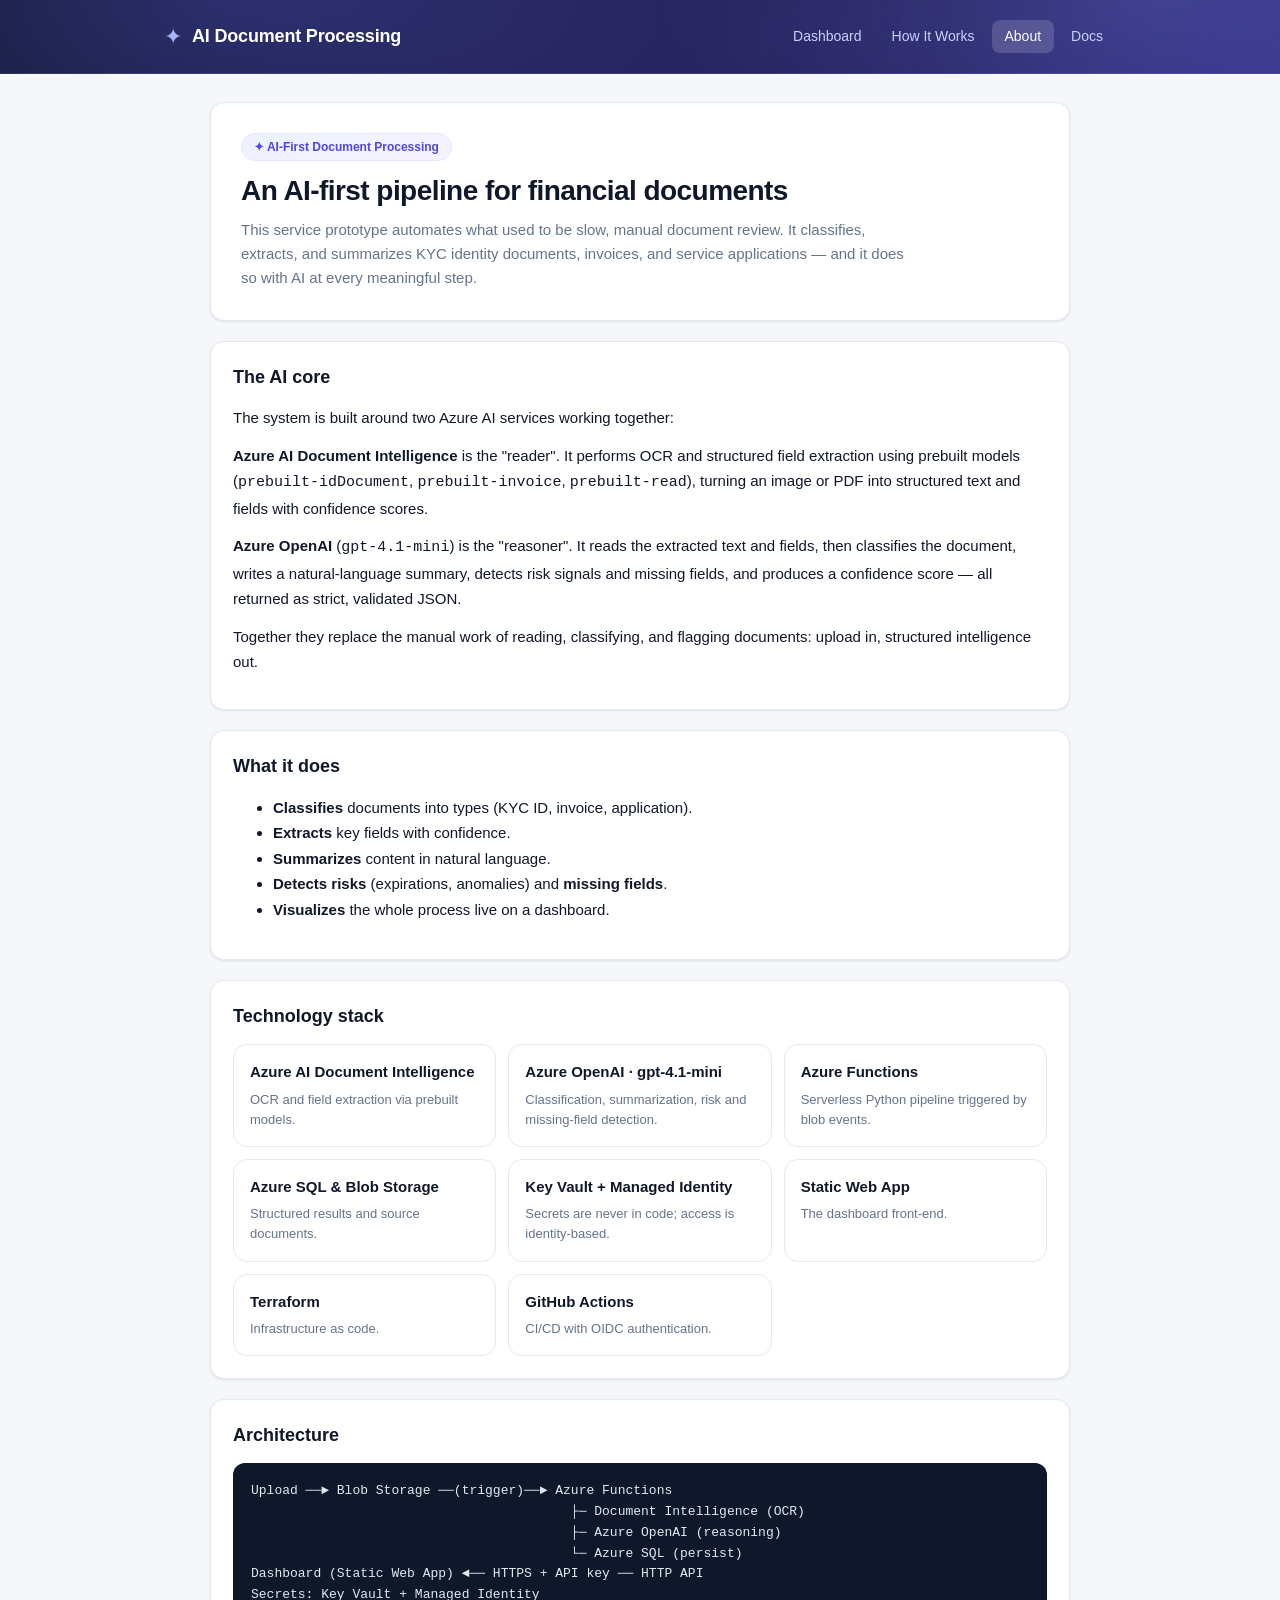
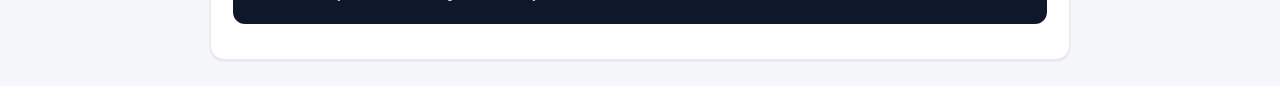
==== web/about.html @ 2572b3f4 "Add About, How It Works, Project Docs pages + navigation (AI-emphasized)" ====
<!DOCTYPE html>
<html lang="en">
<head>
  <meta charset="UTF-8" />
  <meta name="viewport" content="width=device-width, initial-scale=1.0" />
  <title>About — AI Document Processing</title>
  <link rel="stylesheet" href="styles.css" />
</head>
<body>
  <header class="topbar">
    <div class="topbar-inner">
      <a class="brand" href="index.html">
        <span class="brand-mark">✦</span>
        <span class="brand-text">AI Document Processing</span>
      </a>
      <nav class="nav">
        <a href="index.html" class="nav-link">Dashboard</a>
        <a href="how-it-works.html" class="nav-link">How It Works</a>
        <a href="about.html" class="nav-link active">About</a>
        <a href="docs.html" class="nav-link">Docs</a>
      </nav>
    </div>
  </header>

  <main class="page">
    <section class="page-hero">
      <span class="ai-tag">✦ AI-First Document Processing</span>
      <h1>An AI-first pipeline for financial documents</h1>
      <p>This service prototype automates what used to be slow, manual document review. It classifies, extracts, and summarizes KYC identity documents, invoices, and service applications — and it does so with AI at every meaningful step.</p>
    </section>

    <section class="card">
      <h2 class="section-title">The AI core</h2>
      <div class="prose">
        <p>The system is built around two Azure AI services working together:</p>
        <p><strong>Azure AI Document Intelligence</strong> is the "reader". It performs OCR and structured field extraction using prebuilt models (<code>prebuilt-idDocument</code>, <code>prebuilt-invoice</code>, <code>prebuilt-read</code>), turning an image or PDF into structured text and fields with confidence scores.</p>
        <p><strong>Azure OpenAI</strong> (<code>gpt-4.1-mini</code>) is the "reasoner". It reads the extracted text and fields, then classifies the document, writes a natural-language summary, detects risk signals and missing fields, and produces a confidence score — all returned as strict, validated JSON.</p>
        <p>Together they replace the manual work of reading, classifying, and flagging documents: upload in, structured intelligence out.</p>
      </div>
    </section>

    <section class="card">
      <h2 class="section-title">What it does</h2>
      <div class="prose">
        <ul>
          <li><strong>Classifies</strong> documents into types (KYC ID, invoice, application).</li>
          <li><strong>Extracts</strong> key fields with confidence.</li>
          <li><strong>Summarizes</strong> content in natural language.</li>
          <li><strong>Detects risks</strong> (expirations, anomalies) and <strong>missing fields</strong>.</li>
          <li><strong>Visualizes</strong> the whole process live on a dashboard.</li>
        </ul>
      </div>
    </section>

    <section class="card">
      <h2 class="section-title">Technology stack</h2>
      <div class="tech-grid">
        <div class="tech-card">
          <h4>Azure AI Document Intelligence</h4>
          <p>OCR and field extraction via prebuilt models.</p>
        </div>
        <div class="tech-card">
          <h4>Azure OpenAI · gpt-4.1-mini</h4>
          <p>Classification, summarization, risk and missing-field detection.</p>
        </div>
        <div class="tech-card">
          <h4>Azure Functions</h4>
          <p>Serverless Python pipeline triggered by blob events.</p>
        </div>
        <div class="tech-card">
          <h4>Azure SQL &amp; Blob Storage</h4>
          <p>Structured results and source documents.</p>
        </div>
        <div class="tech-card">
          <h4>Key Vault + Managed Identity</h4>
          <p>Secrets are never in code; access is identity-based.</p>
        </div>
        <div class="tech-card">
          <h4>Static Web App</h4>
          <p>The dashboard front-end.</p>
        </div>
        <div class="tech-card">
          <h4>Terraform</h4>
          <p>Infrastructure as code.</p>
        </div>
        <div class="tech-card">
          <h4>GitHub Actions</h4>
          <p>CI/CD with OIDC authentication.</p>
        </div>
      </div>
    </section>

    <section class="card">
      <h2 class="section-title">Architecture</h2>
      <div class="prose">
        <pre style="background:#0f172a;color:#e2e8f0;padding:18px;border-radius:12px;font-size:13px;line-height:1.6;overflow-x:auto;font-family:ui-monospace,Menlo,Consolas,monospace;">
Upload ──► Blob Storage ──(trigger)──► Azure Functions
                                         ├─ Document Intelligence (OCR)
                                         ├─ Azure OpenAI (reasoning)
                                         └─ Azure SQL (persist)
Dashboard (Static Web App) ◄── HTTPS + API key ── HTTP API
Secrets: Key Vault + Managed Identity</pre>
      </div>
    </section>
  </main>
</body>
</html>
---- web/styles.css ----
:root {
  --bg: #f6f7fb;
  --surface: #ffffff;
  --border: #e6e9f0;
  --text: #0f172a;
  --muted: #64748b;
  --primary: #4f46e5;
  --primary-hover: #4338ca;
  --primary-soft: #eef2ff;
  --green: #059669;
  --green-bg: #d1fae5;
  --red: #dc2626;
  --red-bg: #fee2e2;
  --amber: #d97706;
  --amber-bg: #fef3c7;
  --blue: #2563eb;
  --blue-bg: #dbeafe;
  --gray-bg: #e8eaf0;
  --gray: #475569;
  --radius: 14px;
  --shadow-sm: 0 1px 2px rgba(15, 23, 42, 0.04), 0 1px 3px rgba(15, 23, 42, 0.06);
  --shadow-md: 0 4px 12px -2px rgba(15, 23, 42, 0.08), 0 2px 6px -2px rgba(15, 23, 42, 0.05);
}

* {
  box-sizing: border-box;
}

body {
  margin: 0;
  font-family: -apple-system, BlinkMacSystemFont, "Segoe UI", Roboto, "Inter", Helvetica, Arial, sans-serif;
  background: var(--bg);
  color: var(--text);
  line-height: 1.5;
  -webkit-font-smoothing: antialiased;
}

/* --- Header --- */
.topbar {
  background:
    radial-gradient(1200px 500px at 20% -20%, rgba(99, 102, 241, 0.35), transparent 60%),
    radial-gradient(900px 400px at 90% -10%, rgba(129, 140, 248, 0.25), transparent 55%),
    linear-gradient(135deg, #0b1120 0%, #1e1b4b 55%, #312e81 100%);
  color: #fff;
  border-bottom: 1px solid rgba(255, 255, 255, 0.08);
}

.topbar-inner {
  max-width: 1000px;
  margin: 0 auto;
  padding: 20px 24px;
  display: flex;
  align-items: center;
  justify-content: space-between;
  gap: 16px;
  flex-wrap: wrap;
}

.brand {
  display: flex;
  align-items: center;
  gap: 10px;
}

.brand-mark {
  font-size: 22px;
  color: #a5b4fc;
  animation: twinkle 3s ease-in-out infinite;
}

.brand-text {
  font-size: 18px;
  font-weight: 700;
  letter-spacing: -0.01em;
}

.subtitle {
  color: #a5b4fc;
  font-size: 13px;
}

/* --- Layout --- */
.container {
  max-width: 1000px;
  margin: 28px auto;
  padding: 0 20px;
  display: flex;
  flex-direction: column;
  gap: 20px;
}

.card {
  background: var(--surface);
  border: 1px solid var(--border);
  border-radius: var(--radius);
  padding: 22px;
  box-shadow: var(--shadow-sm);
}

.card-heading {
  display: flex;
  justify-content: space-between;
  align-items: flex-start;
  margin-bottom: 16px;
  gap: 12px;
}

.card-heading h2 {
  margin: 0;
  font-size: 16px;
  font-weight: 700;
}

.card-sub {
  margin: 3px 0 0;
  font-size: 13px;
  color: var(--muted);
}

.card-tag {
  font-size: 11px;
  color: var(--muted);
  background: var(--gray-bg);
  padding: 3px 10px;
  border-radius: 999px;
  white-space: nowrap;
}

h3 {
  margin: 18px 0 8px;
  font-size: 11px;
  color: var(--muted);
  text-transform: uppercase;
  letter-spacing: 0.06em;
  font-weight: 600;
}

/* --- Stats --- */
.stats {
  display: grid;
  grid-template-columns: repeat(4, 1fr);
  gap: 14px;
}

.stat {
  background: var(--surface);
  border: 1px solid var(--border);
  border-radius: var(--radius);
  padding: 16px;
  display: flex;
  align-items: center;
  gap: 12px;
  box-shadow: var(--shadow-sm);
}

.stat-icon {
  width: 40px;
  height: 40px;
  border-radius: 10px;
  display: flex;
  align-items: center;
  justify-content: center;
  font-size: 18px;
  background: var(--primary-soft);
  flex-shrink: 0;
}

.stat-icon.stat-ok { background: var(--green-bg); }
.stat-icon.stat-err { background: var(--red-bg); }
.stat-icon.stat-rate { background: var(--blue-bg); }

.stat-body {
  display: flex;
  flex-direction: column;
}

.stat-value {
  font-size: 22px;
  font-weight: 700;
  line-height: 1.2;
}

.stat-label {
  font-size: 12px;
  color: var(--muted);
}

/* --- Dropzone --- */
.dropzone {
  border: 2px dashed #c7cde1;
  border-radius: var(--radius);
  padding: 30px 16px;
  text-align: center;
  cursor: pointer;
  transition: border-color 0.18s, background 0.18s, box-shadow 0.18s;
  outline: none;
}

.dropzone:hover,
.dropzone:focus {
  border-color: var(--primary);
  background: var(--primary-soft);
}

.dropzone.dragover {
  border-color: var(--primary);
  background: var(--primary-soft);
  box-shadow: inset 0 0 0 1px var(--primary);
}

.dropzone-icon {
  font-size: 28px;
  color: var(--primary);
}

.dropzone-text {
  margin: 10px 0 0;
  font-size: 15px;
  font-weight: 500;
}

.browse {
  color: var(--primary);
  text-decoration: underline;
  text-underline-offset: 2px;
}

.dropzone-hint {
  margin: 5px 0 0;
  font-size: 12px;
  color: var(--muted);
}

.upload-controls {
  display: flex;
  gap: 12px;
  align-items: center;
  margin-top: 14px;
  flex-wrap: wrap;
}

.selected-file {
  flex: 1 1 200px;
  font-size: 13px;
  color: var(--muted);
  overflow: hidden;
  text-overflow: ellipsis;
  white-space: nowrap;
}

select,
button {
  padding: 9px 14px;
  border: 1px solid var(--border);
  border-radius: 8px;
  font-size: 14px;
  font-family: inherit;
  background: var(--surface);
  color: var(--text);
}

button {
  background: var(--primary);
  color: #fff;
  border: none;
  cursor: pointer;
  font-weight: 600;
  transition: background 0.15s, transform 0.05s;
}

button:hover {
  background: var(--primary-hover);
}

button:active {
  transform: translateY(1px);
}

button:disabled {
  background: var(--gray-bg);
  color: var(--gray);
  cursor: not-allowed;
}

button.link {
  background: none;
  color: var(--primary);
  padding: 0;
  text-decoration: underline;
  text-underline-offset: 2px;
  font-weight: 500;
}

button.icon-btn {
  background: none;
  color: var(--muted);
  border: 1px solid var(--border);
  padding: 5px 11px;
  font-size: 16px;
  line-height: 1;
}

button.icon-btn:hover {
  background: var(--gray-bg);
  color: var(--text);
}

.status {
  margin-top: 12px;
  font-size: 13px;
  color: var(--muted);
}

/* --- Filter tabs --- */
.filter-tabs {
  display: flex;
  gap: 6px;
  flex-wrap: wrap;
  margin-bottom: 16px;
}

.filter-tab {
  background: var(--surface);
  color: var(--muted);
  border: 1px solid var(--border);
  border-radius: 999px;
  padding: 5px 13px;
  font-size: 13px;
  font-weight: 500;
}

.filter-tab:hover {
  border-color: var(--primary);
  color: var(--primary);
}

.filter-tab.active {
  background: var(--primary);
  color: #fff;
  border-color: var(--primary);
}

.count {
  display: inline-block;
  background: rgba(15, 23, 42, 0.07);
  border-radius: 999px;
  padding: 0 7px;
  font-size: 11px;
  margin-left: 3px;
}

.filter-tab.active .count {
  background: rgba(255, 255, 255, 0.25);
}

/* --- Table --- */
.doc-table {
  width: 100%;
  border-collapse: collapse;
  font-size: 14px;
}

.doc-table th,
.doc-table td {
  text-align: left;
  padding: 10px;
  border-bottom: 1px solid var(--border);
  vertical-align: top;
}

.doc-table th {
  color: var(--muted);
  font-weight: 600;
  font-size: 11px;
  text-transform: uppercase;
  letter-spacing: 0.04em;
}

.doc-table tbody tr:hover {
  background: #fafbfe;
}

.empty {
  color: var(--muted);
  text-align: center;
  padding: 26px 0;
}

/* --- Badges --- */
.badge {
  display: inline-block;
  padding: 3px 9px;
  border-radius: 999px;
  font-size: 12px;
  font-weight: 600;
  white-space: nowrap;
}

.badge-gray { background: var(--gray-bg); color: var(--gray); }
.badge-blue { background: var(--blue-bg); color: var(--blue); }
.badge-green { background: var(--green-bg); color: var(--green); }
.badge-red { background: var(--red-bg); color: var(--red); }

/* --- AI Pipeline stepper --- */
.pipeline {
  display: flex;
  align-items: flex-start;
  gap: 2px;
  padding: 4px 0;
}

.pipe-step {
  display: flex;
  flex-direction: column;
  align-items: center;
  gap: 5px;
  min-width: 48px;
}

.pipe-dot {
  width: 26px;
  height: 26px;
  border-radius: 50%;
  display: flex;
  align-items: center;
  justify-content: center;
  font-size: 12px;
  background: var(--gray-bg);
  color: var(--muted);
  transition: all 0.3s;
}

.pipe-label {
  font-size: 10px;
  color: var(--muted);
  text-transform: uppercase;
  letter-spacing: 0.04em;
  font-weight: 600;
  white-space: nowrap;
}

.pipe-step.done .pipe-dot {
  background: var(--green-bg);
  color: var(--green);
}

.pipe-step.done .pipe-label {
  color: var(--green);
}

.pipe-step.active .pipe-dot {
  background: var(--primary);
  color: #fff;
  animation: pulse 1.5s ease-in-out infinite;
  box-shadow: 0 0 0 5px var(--primary-soft);
}

.pipe-step.active .pipe-label {
  color: var(--primary);
}

.pipe-step.active.is-ai .pipe-dot {
  background: linear-gradient(135deg, #6366f1, #a855f7);
  animation: aiGlow 1.5s ease-in-out infinite;
}

.pipe-step.failed .pipe-dot {
  background: var(--red-bg);
  color: var(--red);
}

.pipe-line {
  flex: 1;
  height: 2px;
  background: var(--border);
  margin-top: 12px;
  min-width: 8px;
  border-radius: 2px;
  transition: background 0.3s;
}

.pipe-line.done {
  background: var(--green);
}

/* --- Detail --- */
.detail-grid {
  display: grid;
  grid-template-columns: 130px 1fr;
  gap: 9px 14px;
  font-size: 14px;
}

.detail-grid > div:nth-child(odd) {
  color: var(--muted);
}

.error-box {
  background: var(--red-bg);
  color: var(--red);
  border: 1px solid #fca5a5;
  border-radius: 10px;
  padding: 12px 14px;
  font-size: 13px;
  margin: 14px 0;
  word-break: break-word;
}

.confidence {
  display: flex;
  align-items: center;
  gap: 10px;
  max-width: 360px;
}

.confidence-bar {
  flex: 1;
  height: 8px;
  background: var(--gray-bg);
  border-radius: 999px;
  overflow: hidden;
}

.confidence-fill {
  height: 100%;
  border-radius: 999px;
  transition: width 0.4s ease;
}

.confidence-fill.high { background: var(--green); }
.confidence-fill.mid { background: var(--amber); }
.confidence-fill.low { background: var(--red); }

.confidence-value {
  font-weight: 700;
  font-size: 13px;
  min-width: 42px;
  text-align: right;
}

.pills {
  display: flex;
  flex-wrap: wrap;
  gap: 7px;
}

.pill {
  display: inline-flex;
  align-items: center;
  gap: 6px;
  padding: 5px 12px;
  border-radius: 999px;
  font-size: 13px;
  font-weight: 500;
}

.pill.risk { background: var(--red-bg); color: var(--red); }
.pill.missing { background: var(--amber-bg); color: var(--amber); }

.kv-list {
  list-style: none;
  margin: 0;
  padding: 12px 14px;
  background: #fafbfe;
  border: 1px solid var(--border);
  border-radius: 10px;
  display: flex;
  flex-direction: column;
  gap: 8px;
}

.kv-list li {
  display: flex;
  gap: 12px;
  font-size: 14px;
}

.kv-list .k {
  color: var(--muted);
  min-width: 170px;
  font-weight: 600;
  font-size: 13px;
}

.muted-note {
  color: var(--muted);
  font-size: 13px;
}

/* --- Spinner / shimmer --- */
.spinner {
  display: inline-block;
  width: 15px;
  height: 15px;
  border: 2px solid var(--border);
  border-top-color: var(--primary);
  border-radius: 50%;
  animation: spin 0.7s linear infinite;
  vertical-align: -2px;
  margin-right: 6px;
}

@keyframes spin { to { transform: rotate(360deg); } }

@keyframes pulse {
  0%, 100% { transform: scale(1); opacity: 1; }
  50% { transform: scale(1.12); opacity: 0.85; }
}

@keyframes aiGlow {
  0%, 100% { box-shadow: 0 0 0 4px rgba(168, 85, 247, 0.18); }
  50% { box-shadow: 0 0 0 8px rgba(168, 85, 247, 0.06); }
}

@keyframes twinkle {
  0%, 100% { opacity: 1; }
  50% { opacity: 0.5; }
}

/* --- Responsive --- */
@media (max-width: 700px) {
  .stats {
    grid-template-columns: repeat(2, 1fr);
  }
  .detail-grid {
    grid-template-columns: 110px 1fr;
  }
  .kv-list .k {
    min-width: 120px;
  }
  .pipe-step {
    min-width: 40px;
  }
}

/* --- Navigation --- */
.nav {
  display: flex;
  gap: 4px;
  align-items: center;
  flex-wrap: wrap;
}

.nav-link {
  color: #c7d2fe;
  text-decoration: none;
  font-size: 14px;
  font-weight: 500;
  padding: 6px 13px;
  border-radius: 8px;
  transition: background 0.15s, color 0.15s;
}

.nav-link:hover {
  background: rgba(255, 255, 255, 0.1);
  color: #fff;
}

.nav-link.active {
  background: rgba(255, 255, 255, 0.16);
  color: #fff;
}

.brand {
  color: #fff;
  text-decoration: none;
  display: flex;
  align-items: center;
  gap: 10px;
}

/* --- Content pages (About / How It Works / Docs) --- */
.page {
  max-width: 900px;
  margin: 28px auto;
  padding: 0 20px;
  display: flex;
  flex-direction: column;
  gap: 20px;
}

.page-hero {
  background: var(--surface);
  border: 1px solid var(--border);
  border-radius: var(--radius);
  padding: 30px;
  box-shadow: var(--shadow-sm);
}

.page-hero h1 {
  margin: 0 0 10px;
  font-size: 28px;
  letter-spacing: -0.02em;
  line-height: 1.25;
}

.page-hero p {
  margin: 0;
  color: var(--muted);
  font-size: 15px;
  max-width: 680px;
  line-height: 1.6;
}

.ai-tag {
  display: inline-flex;
  align-items: center;
  gap: 6px;
  background: linear-gradient(135deg, #eef2ff, #f5f3ff);
  color: #4f46e5;
  border: 1px solid #e0e7ff;
  font-size: 12px;
  font-weight: 600;
  padding: 4px 12px;
  border-radius: 999px;
  margin-bottom: 12px;
}

.section-title {
  margin: 0 0 14px;
  font-size: 18px;
  font-weight: 700;
}

.prose {
  font-size: 15px;
  line-height: 1.7;
}

.prose p {
  margin: 0 0 12px;
}

.prose strong {
  color: var(--text);
}

/* --- Pipeline stages --- */
.stage {
  display: flex;
  gap: 16px;
  background: var(--surface);
  border: 1px solid var(--border);
  border-left: 3px solid var(--primary);
  border-radius: var(--radius);
  padding: 20px;
  margin-bottom: 12px;
  box-shadow: var(--shadow-sm);
}

.stage.ai-stage {
  border-left-color: #a855f7;
  background: linear-gradient(180deg, #ffffff, #faf5ff);
}

.stage-num {
  width: 36px;
  height: 36px;
  border-radius: 50%;
  background: var(--primary);
  color: #fff;
  display: flex;
  align-items: center;
  justify-content: center;
  font-weight: 700;
  font-size: 15px;
  flex-shrink: 0;
  margin-top: 2px;
}

.ai-stage .stage-num {
  background: linear-gradient(135deg, #6366f1, #a855f7);
}

.stage h3 {
  margin: 0 0 8px;
  font-size: 16px;
  color: var(--text);
  text-transform: none;
  letter-spacing: 0;
}

.stage p {
  margin: 0 0 6px;
  font-size: 14px;
  color: var(--muted);
  line-height: 1.65;
}

.stage code {
  background: var(--gray-bg);
  padding: 1px 6px;
  border-radius: 4px;
  font-size: 12.5px;
  font-family: "SF Mono", ui-monospace, Menlo, Consolas, monospace;
  color: var(--text);
}

.stage ul {
  margin: 6px 0 0;
  padding-left: 18px;
}

.stage li {
  font-size: 14px;
  color: var(--muted);
  margin-bottom: 4px;
}

/* --- Tech grid --- */
.tech-grid {
  display: grid;
  grid-template-columns: repeat(auto-fill, minmax(210px, 1fr));
  gap: 12px;
}

.tech-card {
  background: var(--surface);
  border: 1px solid var(--border);
  border-radius: var(--radius);
  padding: 16px;
}

.tech-card h4 {
  margin: 0 0 6px;
  font-size: 15px;
}

.tech-card p {
  margin: 0;
  font-size: 13px;
  color: var(--muted);
  line-height: 1.55;
}

/* --- Docs links --- */
.doc-link {
  display: block;
  padding: 15px 18px;
  border: 1px solid var(--border);
  border-radius: var(--radius);
  margin-bottom: 10px;
  text-decoration: none;
  color: var(--text);
  background: var(--surface);
  transition: border-color 0.15s, box-shadow 0.15s;
}

.doc-link:hover {
  border-color: var(--primary);
  box-shadow: var(--shadow-sm);
}

.doc-link .doc-name {
  font-weight: 600;
  font-size: 15px;
  display: flex;
  align-items: center;
  justify-content: space-between;
}

.doc-link .doc-desc {
  font-size: 13px;
  color: var(--muted);
  margin-top: 3px;
}

.doc-link .arrow {
  color: var(--primary);
  font-size: 18px;
  flex-shrink: 0;
}
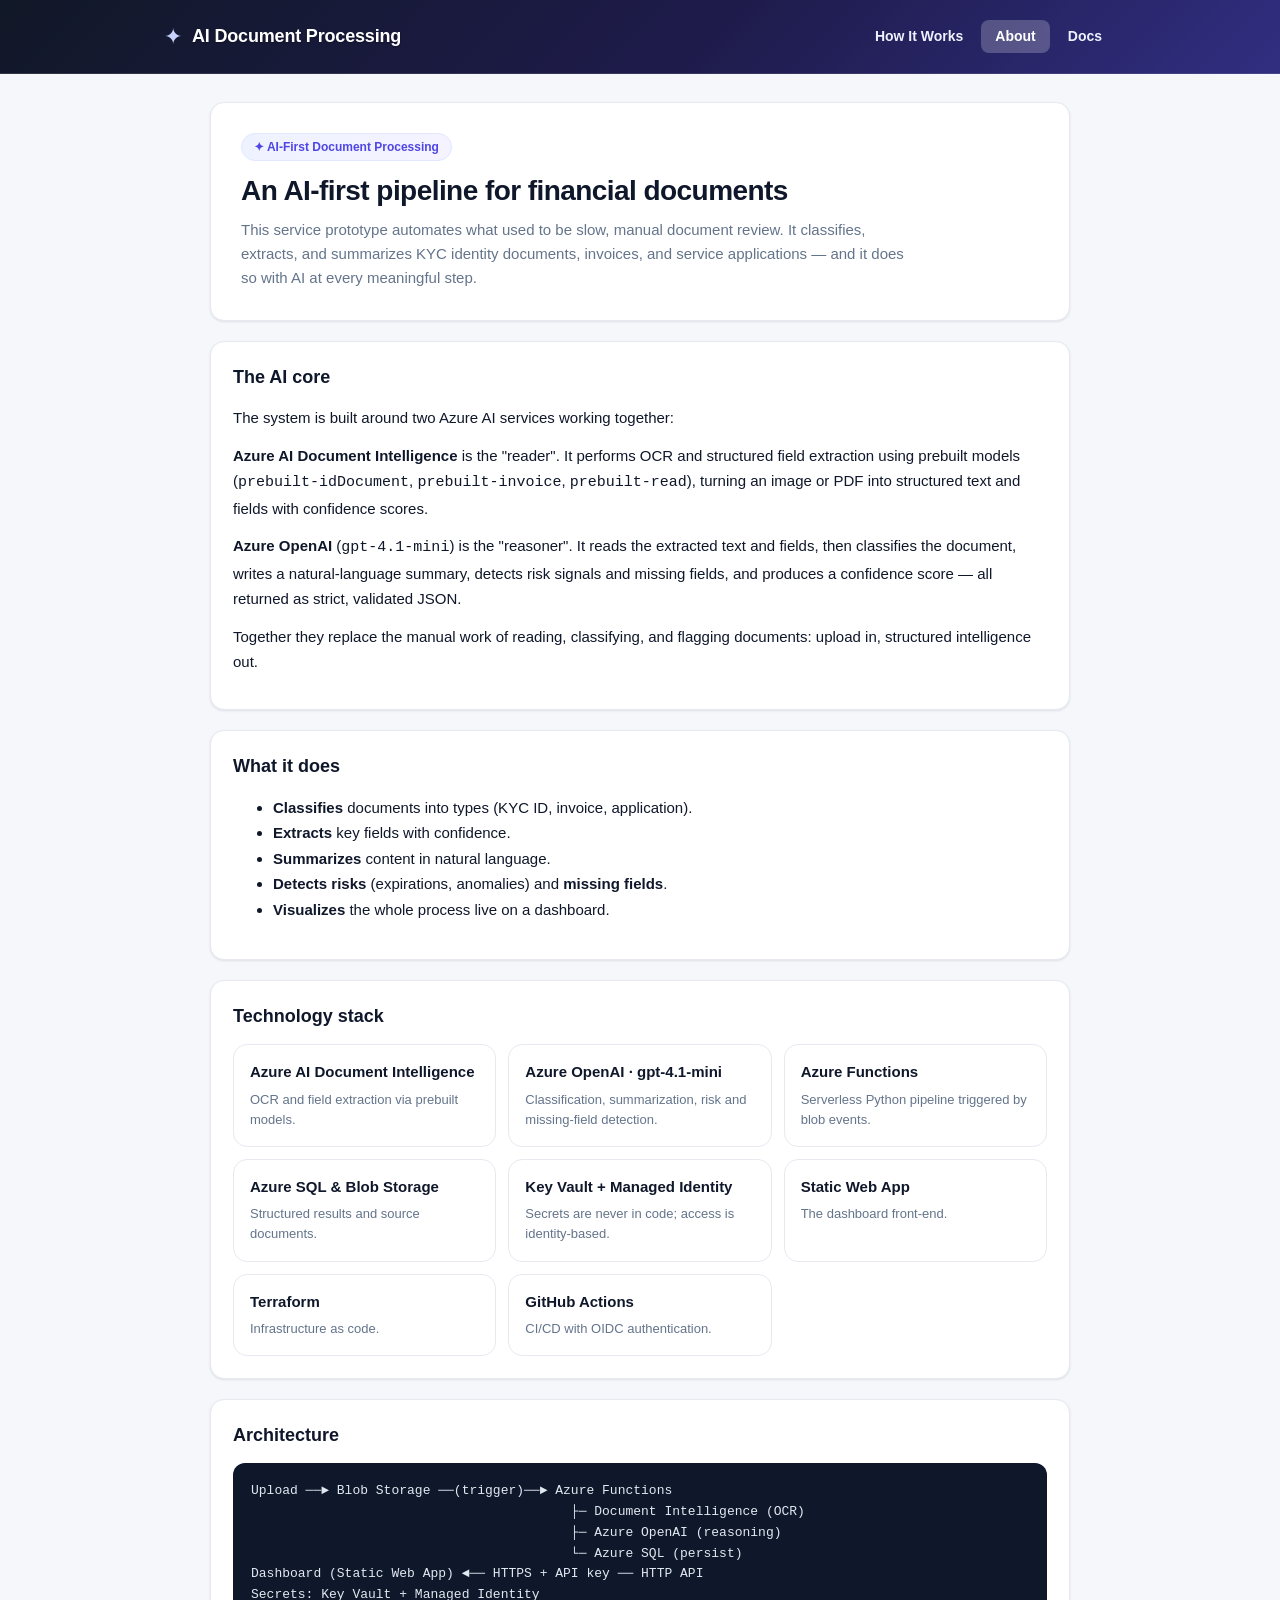
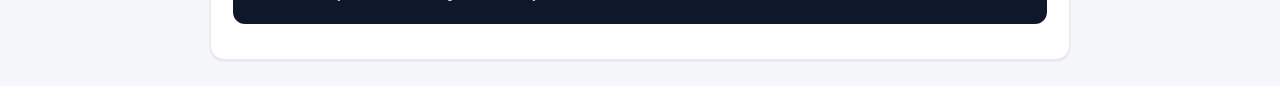
==== commit 26a375bd: "Remove Dashboard nav link (brand click returns home)" ====
--- a/web/about.html
+++ b/web/about.html
@@ -14,7 +14,6 @@
         <span class="brand-text">AI Document Processing</span>
       </a>
       <nav class="nav">
-        <a href="index.html" class="nav-link">Dashboard</a>
         <a href="how-it-works.html" class="nav-link">How It Works</a>
         <a href="about.html" class="nav-link active">About</a>
         <a href="docs.html" class="nav-link">Docs</a>
--- a/web/styles.css
+++ b/web/styles.css
@@ -37,12 +37,9 @@
 
 /* --- Header --- */
 .topbar {
-  background:
-    radial-gradient(1200px 500px at 20% -20%, rgba(99, 102, 241, 0.35), transparent 60%),
-    radial-gradient(900px 400px at 90% -10%, rgba(129, 140, 248, 0.25), transparent 55%),
-    linear-gradient(135deg, #0b1120 0%, #1e1b4b 55%, #312e81 100%);
+  background: linear-gradient(135deg, #111827 0%, #1e1b4b 55%, #312e81 100%);
   color: #fff;
-  border-bottom: 1px solid rgba(255, 255, 255, 0.08);
+  border-bottom: 1px solid rgba(255, 255, 255, 0.12);
 }
 
 .topbar-inner {
@@ -64,14 +61,14 @@
 
 .brand-mark {
   font-size: 22px;
-  color: #a5b4fc;
-  animation: twinkle 3s ease-in-out infinite;
+  color: #c7d2fe;
 }
 
 .brand-text {
   font-size: 18px;
   font-weight: 700;
   letter-spacing: -0.01em;
+  text-shadow: 0 1px 2px rgba(0, 0, 0, 0.35);
 }
 
 .subtitle {
@@ -642,22 +639,22 @@
 }
 
 .nav-link {
-  color: #c7d2fe;
+  color: #eef2ff;
   text-decoration: none;
   font-size: 14px;
-  font-weight: 500;
-  padding: 6px 13px;
+  font-weight: 600;
+  padding: 6px 14px;
   border-radius: 8px;
   transition: background 0.15s, color 0.15s;
 }
 
 .nav-link:hover {
-  background: rgba(255, 255, 255, 0.1);
+  background: rgba(255, 255, 255, 0.14);
   color: #fff;
 }
 
 .nav-link.active {
-  background: rgba(255, 255, 255, 0.16);
+  background: rgba(255, 255, 255, 0.22);
   color: #fff;
 }
 
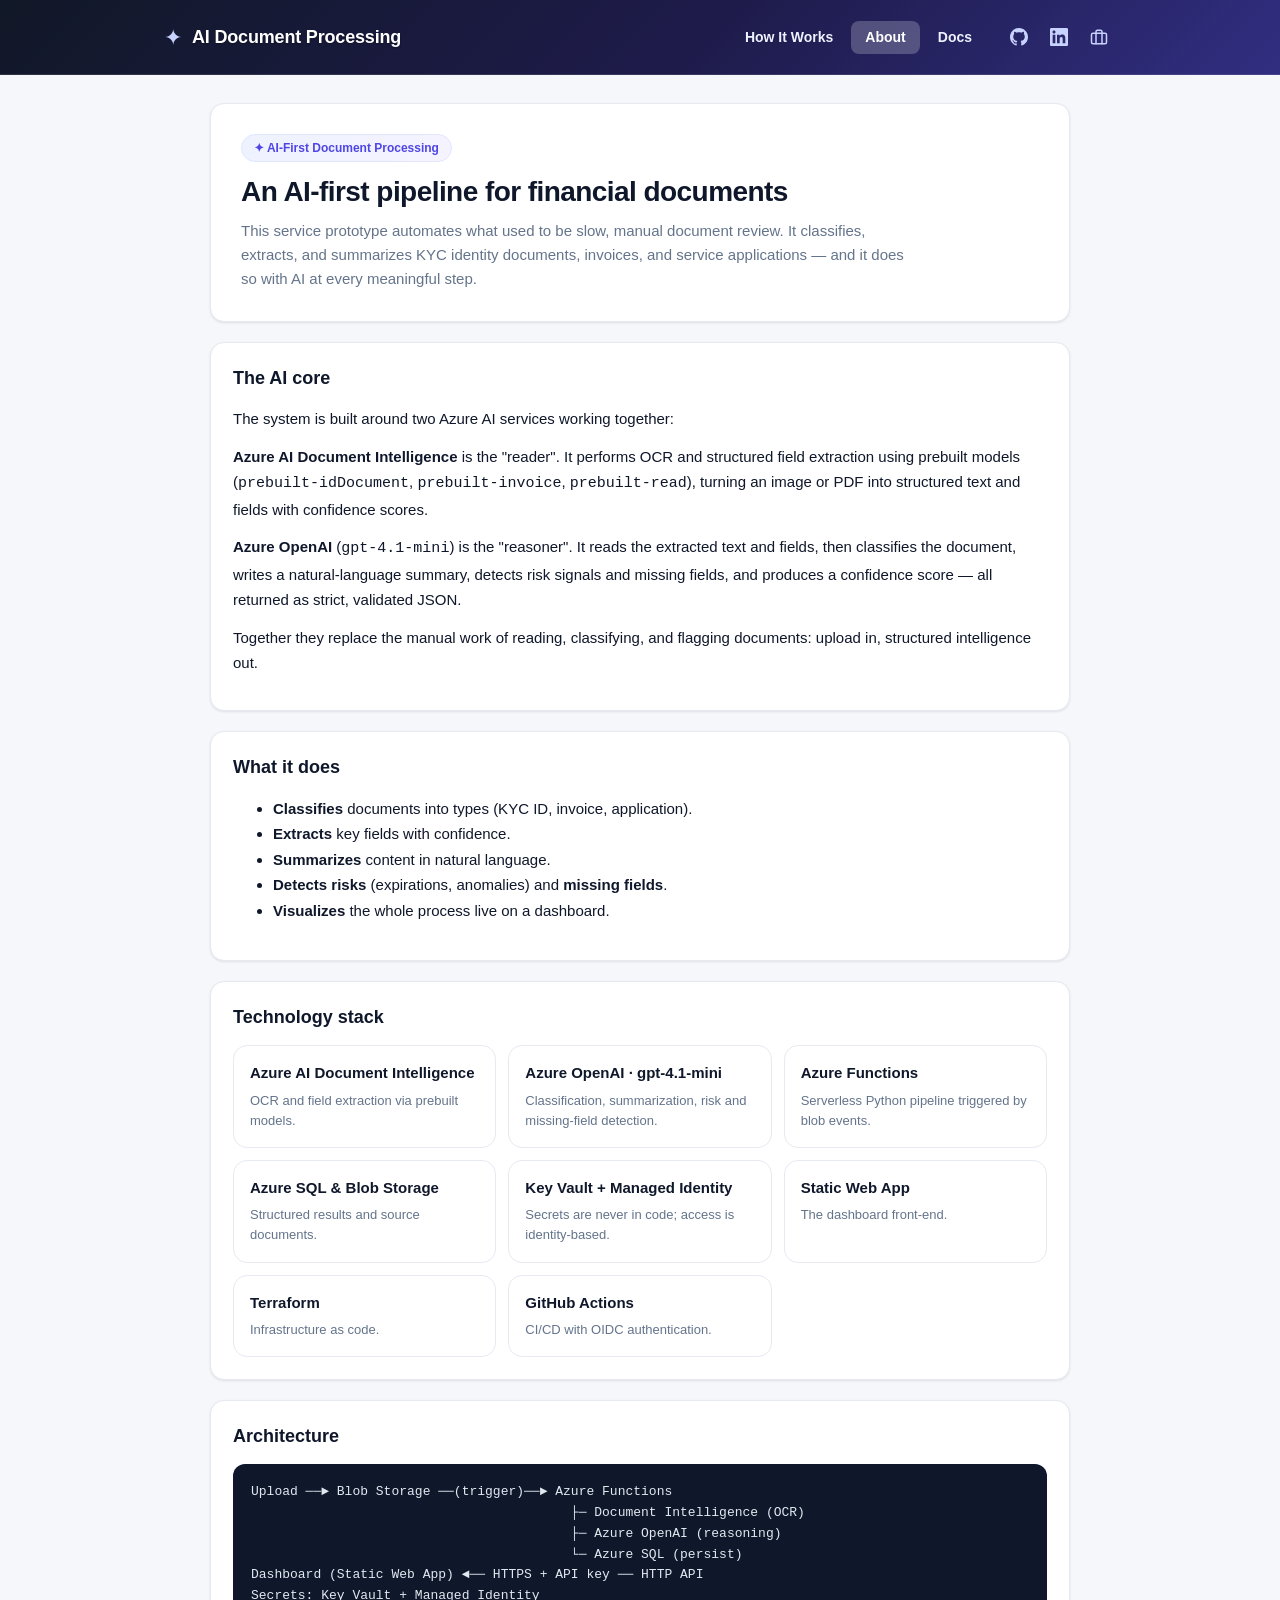
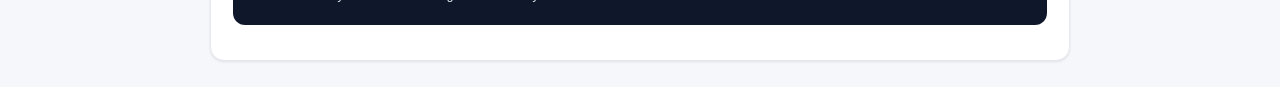
==== commit af05fe97: "Add GitHub, LinkedIn, portfolio icon links to header" ====
--- a/web/about.html
+++ b/web/about.html
@@ -13,11 +13,18 @@
         <span class="brand-mark">✦</span>
         <span class="brand-text">AI Document Processing</span>
       </a>
-      <nav class="nav">
-        <a href="how-it-works.html" class="nav-link">How It Works</a>
-        <a href="about.html" class="nav-link active">About</a>
-        <a href="docs.html" class="nav-link">Docs</a>
-      </nav>
+      <div class="topbar-actions">
+        <nav class="nav">
+          <a href="how-it-works.html" class="nav-link">How It Works</a>
+          <a href="about.html" class="nav-link active">About</a>
+          <a href="docs.html" class="nav-link">Docs</a>
+        </nav>
+        <div class="social">
+          <a href="https://github.com/scale600/azure-ai-doc" target="_blank" rel="noopener" aria-label="GitHub" title="GitHub"><svg viewBox="0 0 24 24" fill="currentColor" aria-hidden="true"><path d="M12 0C5.37 0 0 5.37 0 12c0 5.31 3.435 9.795 8.205 11.385.6.105.825-.255.825-.57 0-.285-.015-1.23-.015-2.235-3.015.555-3.795-.735-4.035-1.41-.135-.345-.72-1.41-1.23-1.695-.42-.225-1.02-.78-.015-.795.945-.015 1.62.87 1.845 1.23 1.08 1.815 2.805 1.305 3.495.99.105-.78.42-1.305.765-1.605-2.67-.3-5.46-1.335-5.46-5.925 0-1.305.465-2.385 1.23-3.225-.12-.3-.54-1.53.12-3.18 0 0 1.005-.315 3.3 1.23.96-.27 1.98-.405 3-.405s2.04.135 3 .405c2.295-1.56 3.3-1.23 3.3-1.23.66 1.65.24 2.88.12 3.18.765.84 1.23 1.905 1.23 3.225 0 4.605-2.805 5.625-5.475 5.925.435.375.81 1.095.81 2.22 0 1.605-.015 2.895-.015 3.3 0 .315.225.69.825.57C20.565 21.795 24 17.31 24 12c0-6.63-5.37-12-12-12z"/></svg></a>
+          <a href="https://www.linkedin.com/in/scale600/" target="_blank" rel="noopener" aria-label="LinkedIn" title="LinkedIn"><svg viewBox="0 0 24 24" fill="currentColor" aria-hidden="true"><path d="M20.447 20.452h-3.554v-5.569c0-1.328-.027-3.037-1.852-3.037-1.853 0-2.136 1.445-2.136 2.939v5.667H9.351V9h3.414v1.561h.046c.477-.9 1.637-1.85 3.37-1.85 3.601 0 4.267 2.37 4.267 5.455v6.286zM5.337 7.433c-1.144 0-2.063-.926-2.063-2.065 0-1.138.92-2.063 2.063-2.063 1.14 0 2.064.925 2.064 2.063 0 1.139-.925 2.065-2.064 2.065zm1.782 13.019H3.555V9h3.564v11.452zM22.225 0H1.771C.792 0 0 .774 0 1.729v20.542C0 23.227.792 24 1.771 24h20.451C23.2 24 24 23.227 24 22.271V1.729C24 .774 23.2 0 22.225 0z"/></svg></a>
+          <a href="https://p.techcloudup.com/" target="_blank" rel="noopener" aria-label="Portfolio" title="Portfolio"><svg viewBox="0 0 24 24" fill="none" stroke="currentColor" stroke-width="2" stroke-linecap="round" stroke-linejoin="round" aria-hidden="true"><rect x="2" y="7" width="20" height="14" rx="2" ry="2"/><path d="M16 21V5a2 2 0 0 0-2-2h-4a2 2 0 0 0-2 2v16"/></svg></a>
+        </div>
+      </div>
     </div>
   </header>
 
--- a/web/styles.css
+++ b/web/styles.css
@@ -658,6 +658,40 @@
   color: #fff;
 }
 
+.topbar-actions {
+  display: flex;
+  align-items: center;
+  gap: 16px;
+  flex-wrap: wrap;
+}
+
+.social {
+  display: flex;
+  align-items: center;
+  gap: 6px;
+}
+
+.social a {
+  color: #c7d2fe;
+  width: 34px;
+  height: 34px;
+  display: flex;
+  align-items: center;
+  justify-content: center;
+  border-radius: 8px;
+  transition: background 0.15s, color 0.15s;
+}
+
+.social a:hover {
+  background: rgba(255, 255, 255, 0.12);
+  color: #fff;
+}
+
+.social svg {
+  width: 18px;
+  height: 18px;
+}
+
 .brand {
   color: #fff;
   text-decoration: none;
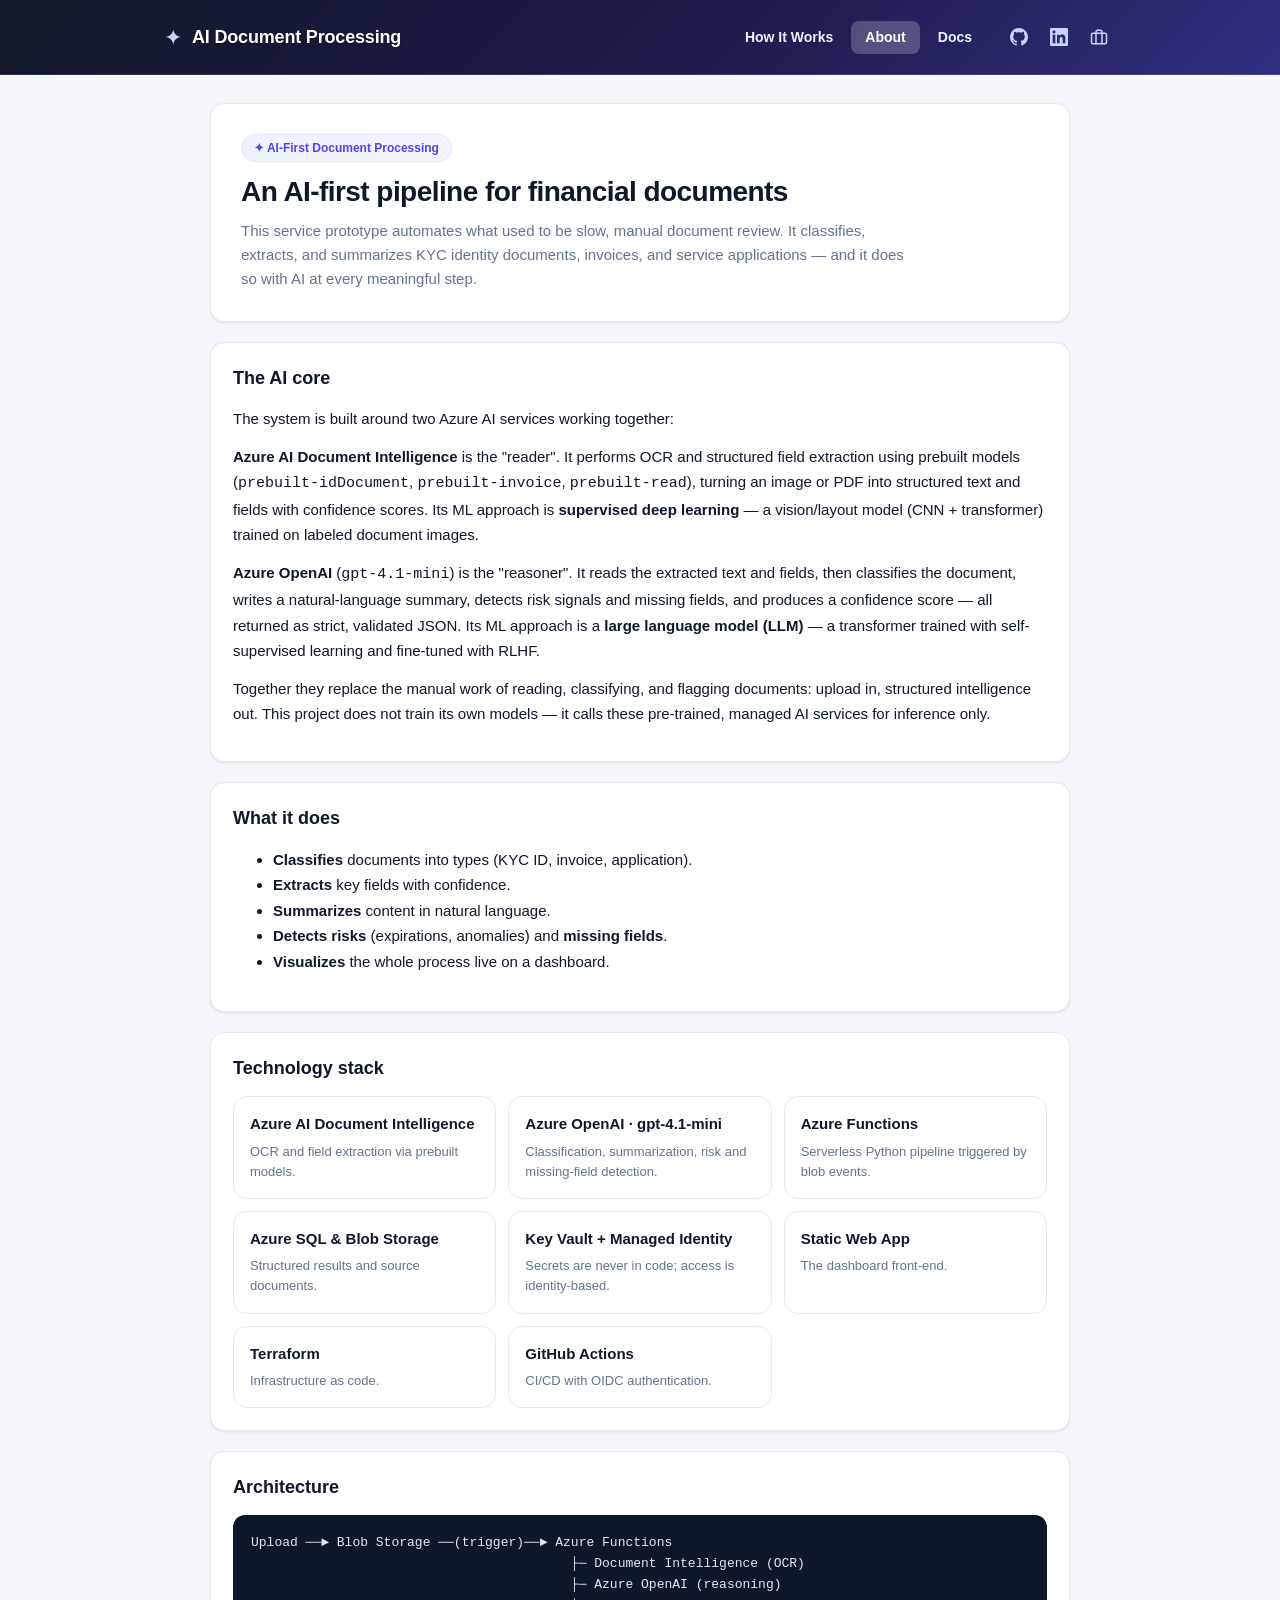
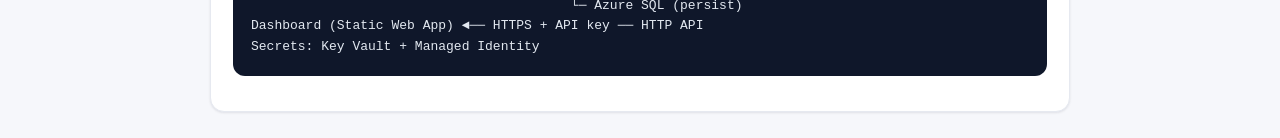
==== commit 37874534: "Add ML approach distinction (supervised DL vs LLM) to How It Works and About" ====
--- a/web/about.html
+++ b/web/about.html
@@ -39,9 +39,9 @@
       <h2 class="section-title">The AI core</h2>
       <div class="prose">
         <p>The system is built around two Azure AI services working together:</p>
-        <p><strong>Azure AI Document Intelligence</strong> is the "reader". It performs OCR and structured field extraction using prebuilt models (<code>prebuilt-idDocument</code>, <code>prebuilt-invoice</code>, <code>prebuilt-read</code>), turning an image or PDF into structured text and fields with confidence scores.</p>
-        <p><strong>Azure OpenAI</strong> (<code>gpt-4.1-mini</code>) is the "reasoner". It reads the extracted text and fields, then classifies the document, writes a natural-language summary, detects risk signals and missing fields, and produces a confidence score — all returned as strict, validated JSON.</p>
-        <p>Together they replace the manual work of reading, classifying, and flagging documents: upload in, structured intelligence out.</p>
+        <p><strong>Azure AI Document Intelligence</strong> is the "reader". It performs OCR and structured field extraction using prebuilt models (<code>prebuilt-idDocument</code>, <code>prebuilt-invoice</code>, <code>prebuilt-read</code>), turning an image or PDF into structured text and fields with confidence scores. Its ML approach is <strong>supervised deep learning</strong> — a vision/layout model (CNN + transformer) trained on labeled document images.</p>
+        <p><strong>Azure OpenAI</strong> (<code>gpt-4.1-mini</code>) is the "reasoner". It reads the extracted text and fields, then classifies the document, writes a natural-language summary, detects risk signals and missing fields, and produces a confidence score — all returned as strict, validated JSON. Its ML approach is a <strong>large language model (LLM)</strong> — a transformer trained with self-supervised learning and fine-tuned with RLHF.</p>
+        <p>Together they replace the manual work of reading, classifying, and flagging documents: upload in, structured intelligence out. This project does not train its own models — it calls these pre-trained, managed AI services for inference only.</p>
       </div>
     </section>
 
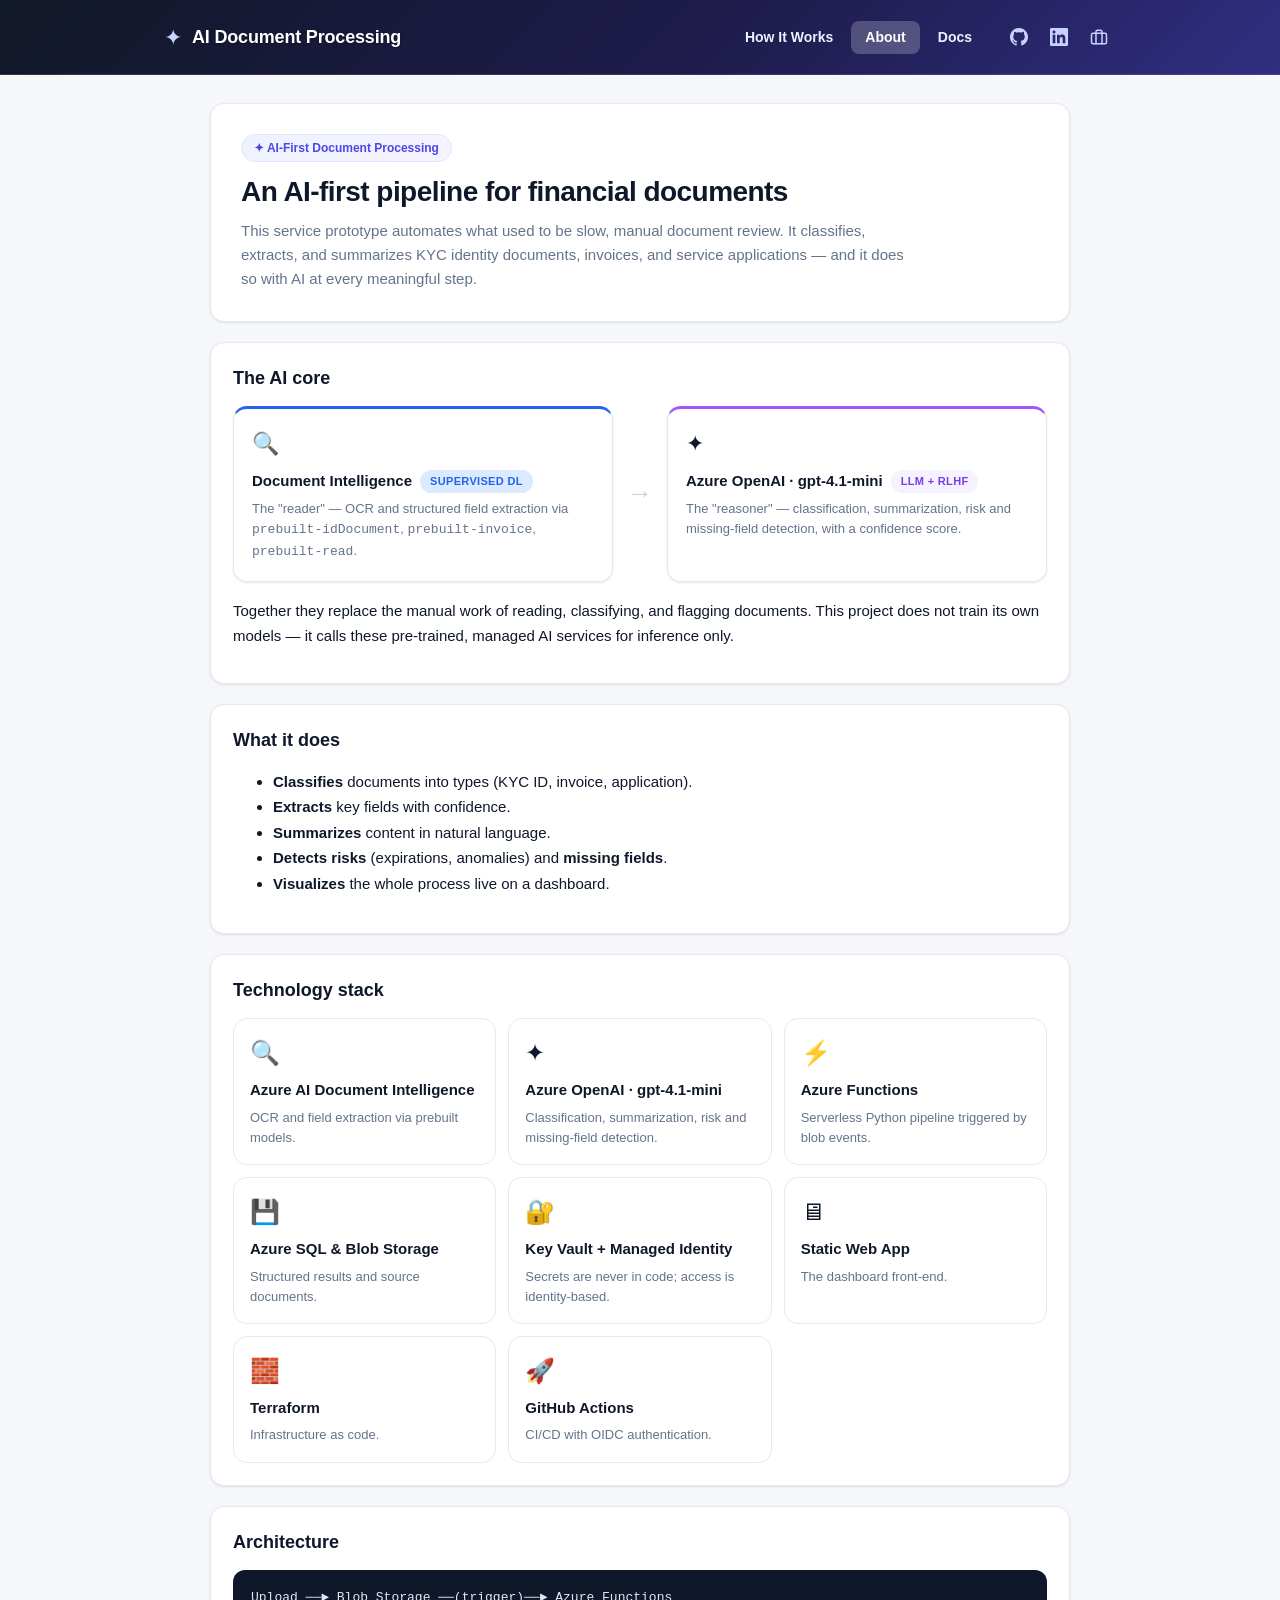
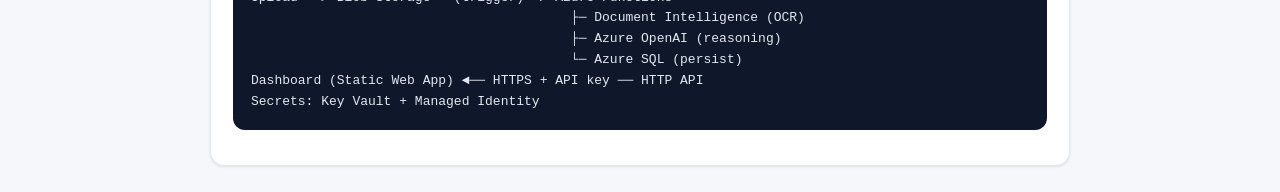
==== commit 8bc8ad4a: "Add infographics: flow diagrams, AI core cards, ML tags, Mermaid diagrams" ====
--- a/web/about.html
+++ b/web/about.html
@@ -37,11 +37,21 @@
 
     <section class="card">
       <h2 class="section-title">The AI core</h2>
-      <div class="prose">
-        <p>The system is built around two Azure AI services working together:</p>
-        <p><strong>Azure AI Document Intelligence</strong> is the "reader". It performs OCR and structured field extraction using prebuilt models (<code>prebuilt-idDocument</code>, <code>prebuilt-invoice</code>, <code>prebuilt-read</code>), turning an image or PDF into structured text and fields with confidence scores. Its ML approach is <strong>supervised deep learning</strong> — a vision/layout model (CNN + transformer) trained on labeled document images.</p>
-        <p><strong>Azure OpenAI</strong> (<code>gpt-4.1-mini</code>) is the "reasoner". It reads the extracted text and fields, then classifies the document, writes a natural-language summary, detects risk signals and missing fields, and produces a confidence score — all returned as strict, validated JSON. Its ML approach is a <strong>large language model (LLM)</strong> — a transformer trained with self-supervised learning and fine-tuned with RLHF.</p>
-        <p>Together they replace the manual work of reading, classifying, and flagging documents: upload in, structured intelligence out. This project does not train its own models — it calls these pre-trained, managed AI services for inference only.</p>
+      <div class="core-grid">
+        <div class="core-card reader">
+          <span class="core-icon">🔍</span>
+          <div class="core-title">Document Intelligence <span class="ml-tag dl">Supervised DL</span></div>
+          <p>The "reader" — OCR and structured field extraction via <code>prebuilt-idDocument</code>, <code>prebuilt-invoice</code>, <code>prebuilt-read</code>.</p>
+        </div>
+        <span class="core-arrow">→</span>
+        <div class="core-card reasoner">
+          <span class="core-icon">✦</span>
+          <div class="core-title">Azure OpenAI · gpt-4.1-mini <span class="ml-tag llm">LLM + RLHF</span></div>
+          <p>The "reasoner" — classification, summarization, risk and missing-field detection, with a confidence score.</p>
+        </div>
+      </div>
+      <div class="prose" style="margin-top:16px;">
+        <p>Together they replace the manual work of reading, classifying, and flagging documents. This project does not train its own models — it calls these pre-trained, managed AI services for inference only.</p>
       </div>
     </section>
 
@@ -62,34 +72,42 @@
       <h2 class="section-title">Technology stack</h2>
       <div class="tech-grid">
         <div class="tech-card">
+          <span class="tech-icon">🔍</span>
           <h4>Azure AI Document Intelligence</h4>
           <p>OCR and field extraction via prebuilt models.</p>
         </div>
         <div class="tech-card">
+          <span class="tech-icon">✦</span>
           <h4>Azure OpenAI · gpt-4.1-mini</h4>
           <p>Classification, summarization, risk and missing-field detection.</p>
         </div>
         <div class="tech-card">
+          <span class="tech-icon">⚡</span>
           <h4>Azure Functions</h4>
           <p>Serverless Python pipeline triggered by blob events.</p>
         </div>
         <div class="tech-card">
+          <span class="tech-icon">💾</span>
           <h4>Azure SQL &amp; Blob Storage</h4>
           <p>Structured results and source documents.</p>
         </div>
         <div class="tech-card">
+          <span class="tech-icon">🔐</span>
           <h4>Key Vault + Managed Identity</h4>
           <p>Secrets are never in code; access is identity-based.</p>
         </div>
         <div class="tech-card">
+          <span class="tech-icon">🖥</span>
           <h4>Static Web App</h4>
           <p>The dashboard front-end.</p>
         </div>
         <div class="tech-card">
+          <span class="tech-icon">🧱</span>
           <h4>Terraform</h4>
           <p>Infrastructure as code.</p>
         </div>
         <div class="tech-card">
+          <span class="tech-icon">🚀</span>
           <h4>GitHub Actions</h4>
           <p>CI/CD with OIDC authentication.</p>
         </div>
--- a/web/styles.css
+++ b/web/styles.css
@@ -901,3 +901,136 @@
   font-size: 18px;
   flex-shrink: 0;
 }
+
+/* --- Infographic elements --- */
+.flow-overview {
+  display: flex;
+  align-items: center;
+  gap: 4px;
+  flex-wrap: wrap;
+  padding: 8px 0 4px;
+}
+
+.flow-step {
+  display: flex;
+  flex-direction: column;
+  align-items: center;
+  gap: 6px;
+  min-width: 78px;
+}
+
+.flow-icon {
+  width: 46px;
+  height: 46px;
+  border-radius: 12px;
+  display: flex;
+  align-items: center;
+  justify-content: center;
+  font-size: 21px;
+  background: var(--gray-bg);
+}
+
+.flow-step.ai .flow-icon {
+  background: linear-gradient(135deg, #6366f1, #a855f7);
+  color: #fff;
+  box-shadow: 0 2px 8px rgba(139, 92, 246, 0.25);
+}
+
+.flow-label {
+  font-size: 12px;
+  font-weight: 600;
+  color: var(--muted);
+}
+
+.flow-arrow {
+  font-size: 18px;
+  color: #cbd5e1;
+  margin-bottom: 22px;
+}
+
+.ml-tag {
+  display: inline-flex;
+  align-items: center;
+  font-size: 11px;
+  font-weight: 700;
+  padding: 3px 10px;
+  border-radius: 999px;
+  margin-right: 6px;
+  text-transform: uppercase;
+  letter-spacing: 0.03em;
+}
+
+.ml-tag.dl {
+  background: var(--blue-bg);
+  color: var(--blue);
+}
+
+.ml-tag.llm {
+  background: #f5f3ff;
+  color: #7c3aed;
+}
+
+.core-grid {
+  display: grid;
+  grid-template-columns: 1fr auto 1fr;
+  gap: 14px;
+  align-items: stretch;
+}
+
+.core-card {
+  background: var(--surface);
+  border: 1px solid var(--border);
+  border-radius: var(--radius);
+  padding: 18px;
+  box-shadow: var(--shadow-sm);
+}
+
+.core-card .core-title {
+  font-weight: 700;
+  font-size: 15px;
+  margin: 10px 0 6px;
+  display: flex;
+  align-items: center;
+  gap: 8px;
+}
+
+.core-card .core-icon {
+  font-size: 22px;
+}
+
+.core-card p {
+  margin: 0;
+  font-size: 13px;
+  color: var(--muted);
+  line-height: 1.6;
+}
+
+.core-card.reader {
+  border-top: 3px solid var(--blue);
+}
+
+.core-card.reasoner {
+  border-top: 3px solid #a855f7;
+}
+
+.core-arrow {
+  font-size: 26px;
+  color: #cbd5e1;
+  align-self: center;
+}
+
+.tech-card .tech-icon {
+  font-size: 24px;
+  display: block;
+  margin-bottom: 8px;
+}
+
+@media (max-width: 700px) {
+  .core-grid {
+    grid-template-columns: 1fr;
+  }
+  .core-arrow {
+    transform: rotate(90deg);
+    text-align: center;
+  }
+}
